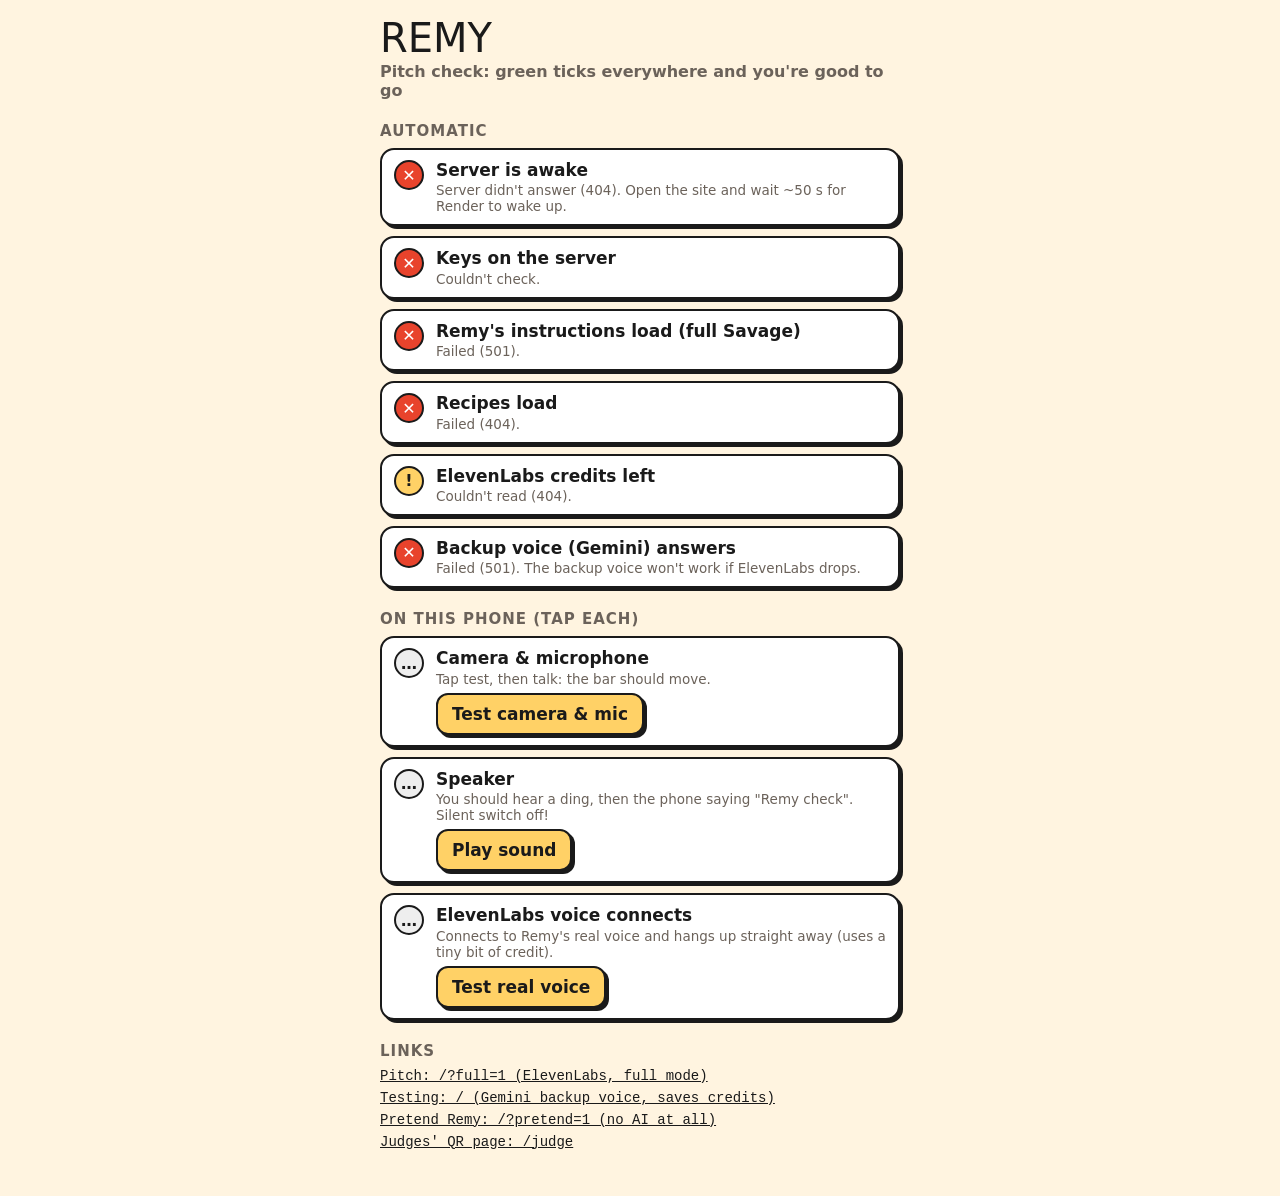
==== app/extras/check.html @ 090747e1 "Cartoon stickers everywhere, badge stickers, new icon, self-hosted fonts, cooking polish, pitch chec" ====
<!doctype html>
<html lang="en">
<head>
  <meta charset="utf-8">
  <meta name="viewport" content="width=device-width, initial-scale=1, viewport-fit=cover">
  <meta name="robots" content="noindex">
  <title>REMY pitch check</title>
  <link rel="icon" href="/icon-v2-192.png">
  <link rel="stylesheet" href="/fonts/fonts.css?v=1">
  <style>
    /* Pitch checklist: open /check on the pitch phone before going on stage. Not linked from the app. */
    :root { --ink: #1a1a1a; --cream: #fff4e0; --tomato: #e8432c; --butter: #ffd166; --mint: #3fb68b; --muted: #6b625a; }
    * { box-sizing: border-box; }
    body { margin: 0; min-height: 100vh; background: var(--cream); color: var(--ink); font-family: "Bricolage Grotesque", system-ui, sans-serif;
      padding: max(18px, env(safe-area-inset-top)) 16px 40px; }
    main { max-width: 520px; margin: 0 auto; }
    h1 { font-family: "Leckerli One", system-ui; font-weight: 400; font-size: 40px; margin: 0; line-height: 1; }
    .sub { font-family: "Baloo 2", system-ui; font-weight: 700; color: var(--muted); margin: 4px 0 16px; }
    .row { display: flex; gap: 12px; align-items: flex-start; background: #fff; border: 2.5px solid var(--ink); border-radius: 14px;
      box-shadow: 3px 3px 0 var(--ink); padding: 10px 12px; margin-bottom: 10px; }
    .dot { flex: none; width: 30px; height: 30px; border-radius: 50%; border: 2.5px solid var(--ink); display: grid; place-items: center;
      font-weight: 800; background: #eee; }
    .ok .dot { background: var(--mint); color: #fff; } .ok .dot::after { content: "✓"; }
    .bad .dot { background: var(--tomato); color: #fff; } .bad .dot::after { content: "✕"; }
    .warn .dot { background: var(--butter); } .warn .dot::after { content: "!"; }
    .wait .dot::after { content: "…"; }
    .row b { font-family: "Baloo 2", system-ui; font-weight: 700; font-size: 17px; display: block; line-height: 1.2; }
    .row small { color: var(--muted); font-size: 13.5px; display: block; margin-top: 2px; }
    button { font-family: "Baloo 2", system-ui; font-weight: 700; font-size: 17px; border: 2.5px solid var(--ink); border-radius: 12px;
      background: var(--butter); box-shadow: 3px 3px 0 var(--ink); padding: 9px 14px; margin: 6px 6px 0 0; color: var(--ink); }
    button:active { transform: translate(2px, 2px); box-shadow: 1px 1px 0 var(--ink); }
    h2 { font-family: "Baloo 2", system-ui; font-size: 15px; letter-spacing: 1px; text-transform: uppercase; color: var(--muted); margin: 22px 0 8px; }
    video { width: 100%; border-radius: 12px; border: 2.5px solid var(--ink); margin-top: 8px; display: none; background: #000; }
    .meter { height: 10px; border: 2px solid var(--ink); border-radius: 6px; margin-top: 8px; overflow: hidden; display: none; background: #fff; }
    .meter i { display: block; height: 100%; width: 0; background: var(--mint); transition: width .1s; }
    .links a { display: block; font-family: "IBM Plex Mono", monospace; font-size: 14px; color: var(--ink); margin: 6px 0; word-break: break-all; }
  </style>
</head>
<body>
<main>
  <h1>REMY</h1>
  <div class="sub">Pitch check: green ticks everywhere and you're good to go</div>

  <h2>Automatic</h2>
  <div id="auto"></div>

  <h2>On this phone (tap each)</h2>
  <div class="row wait" id="row-cam"><span class="dot"></span><div><b>Camera &amp; microphone</b><small>Tap test, then talk: the bar should move.</small>
    <button id="btn-cam">Test camera &amp; mic</button><video id="video" playsinline muted autoplay></video><div class="meter" id="meter"><i></i></div></div></div>
  <div class="row wait" id="row-sound"><span class="dot"></span><div><b>Speaker</b><small>You should hear a ding, then the phone saying "Remy check". Silent switch off!</small>
    <button id="btn-sound">Play sound</button></div></div>
  <div class="row wait" id="row-voice"><span class="dot"></span><div><b>ElevenLabs voice connects</b><small>Connects to Remy's real voice and hangs up straight away (uses a tiny bit of credit).</small>
    <button id="btn-voice">Test real voice</button></div></div>

  <h2>Links</h2>
  <div class="links">
    <a id="pitch-link" href="/?full=1">Pitch: /?full=1 (ElevenLabs, full mode)</a>
    <a href="/">Testing: / (Gemini backup voice, saves credits)</a>
    <a href="/?pretend=1">Pretend Remy: /?pretend=1 (no AI at all)</a>
    <a href="/judge">Judges' QR page: /judge</a>
  </div>
</main>
<script type="module">
  const $ = (id) => document.getElementById(id);
  function row(id, title) {
    const r = document.createElement("div"); r.className = "row wait"; r.id = id;
    r.innerHTML = `<span class="dot"></span><div><b></b><small>Checking…</small></div>`;
    r.querySelector("b").textContent = title; $("auto").append(r); return r;
  }
  function set(r, state, note) { r.className = `row ${state}`; r.querySelector("small").textContent = note; }
  const getJSON = async (url, body) => {
    const res = await fetch(url, body ? { method: "POST", headers: { "Content-Type": "application/json" }, body: JSON.stringify(body) } : {});
    if (!res.ok) throw new Error(`${res.status}`);
    return res.json();
  };

  // 1. server awake + keys
  const rServer = row("r-server", "Server is awake"), rKeys = row("r-keys", "Keys on the server");
  const t0 = performance.now();
  try {
    const h = await getJSON("/api/health");
    const ms = Math.round(performance.now() - t0);
    set(rServer, ms > 4000 ? "warn" : "ok", ms > 4000 ? `Took ${(ms / 1000).toFixed(1)}s: it was asleep. Reload once more, it'll be fast now.` : `Answered in ${ms} ms.`);
    const missing = [!h.vision_key_set && "Gemini key (Remy's eyes + backup voice)"].filter(Boolean);   // the ElevenLabs agent id is built into the app
    set(rKeys, missing.length ? "bad" : "ok", missing.length ? `Missing: ${missing.join(", ")}. Add it on Render.` : `Gemini key set${h.elevenlabs_key_set ? ", ElevenLabs key set" : ""}.`);
  } catch (e) { set(rServer, "bad", `Server didn't answer (${e.message}). Open the site and wait ~50 s for Render to wake up.`); set(rKeys, "bad", "Couldn't check."); }

  // 2. Remy's brain (full mode, Savage) + recipes
  const rBrain = row("r-brain", "Remy's instructions load (full Savage)"), rRecipes = row("r-recipes", "Recipes load");
  try {
    const b = await getJSON("/api/brain", { mode: "savage" });
    const chars = (b.instructions || "").length;
    set(rBrain, chars > 1000 ? "ok" : "bad", `${chars.toLocaleString()} characters, ${b.tools?.length || 0} actions.`);
  } catch (e) { set(rBrain, "bad", `Failed (${e.message}).`); }
  try {
    const list = await getJSON("/api/recipes");
    const special = list.find((r) => r.special);
    set(rRecipes, list.length ? "ok" : "bad", `${list.length} recipes${special ? `, special: ${special.title}${special.checked_by_human ? " ✓" : ""}` : ""}.`);
  } catch (e) { set(rRecipes, "bad", `Failed (${e.message}).`); }

  // 3. ElevenLabs credits
  const rCredits = row("r-credits", "ElevenLabs credits left");
  try {
    const c = await getJSON("/api/check/credits");
    if (!c.ok) set(rCredits, "warn", `${c.reason} Check the ElevenLabs dashboard (Pranav's workspace).`);
    else {
      const pct = c.limit ? Math.round((c.left / c.limit) * 100) : 0;
      const resets = c.resets_at ? `, resets ${new Date(c.resets_at * 1000).toLocaleDateString()}` : "";
      set(rCredits, c.left < 20000 ? "bad" : c.left < 60000 ? "warn" : "ok",
        `${c.left.toLocaleString()} of ${c.limit.toLocaleString()} left (${pct}%)${resets}. A full-mode pitch uses roughly 30–60k. This is the account of the key on Render.`);
    }
  } catch (e) { set(rCredits, "warn", `Couldn't read (${e.message}).`); }

  // 4. Gemini backup voice answers
  const rGemini = row("r-gemini", "Backup voice (Gemini) answers");
  try {
    const t1 = performance.now();
    const r = await getJSON("/api/chat", { mode: "honest", history: [], note: "Pitch check: reply with a one-line hello." });
    const said = r.say || r.text || r.reply || "";
    set(rGemini, "ok", `Replied in ${((performance.now() - t1) / 1000).toFixed(1)}s${said ? `: “${String(said).slice(0, 80)}”` : "."}`);
  } catch (e) { set(rGemini, "bad", `Failed (${e.message}). The backup voice won't work if ElevenLabs drops.`); }

  // manual: camera + mic
  $("btn-cam").onclick = async () => {
    const r = $("row-cam");
    try {
      const stream = await navigator.mediaDevices.getUserMedia({ video: { facingMode: "environment" }, audio: true });
      $("video").srcObject = stream; $("video").style.display = "block"; $("meter").style.display = "block";
      const ctx = new (window.AudioContext || window.webkitAudioContext)();
      const an = ctx.createAnalyser(); an.fftSize = 512; ctx.createMediaStreamSource(stream).connect(an);
      const data = new Uint8Array(an.fftSize); let heard = false;
      const tick = () => {
        an.getByteTimeDomainData(data);
        const level = Math.max(...data.map((v) => Math.abs(v - 128))) / 128;
        $("meter").firstElementChild.style.width = `${Math.min(100, level * 160)}%`;
        if (level > 0.12 && !heard) { heard = true; set(r, "ok", "Camera on and the mic hears you."); }
        requestAnimationFrame(tick);
      };
      tick(); set(r, "warn", "Camera on. Say something to check the mic…");
    } catch (e) { set(r, "bad", `Blocked (${e.name}). Allow camera + mic for this site in Settings → Safari.`); }
  };

  // manual: speaker
  $("btn-sound").onclick = () => {
    const ctx = new (window.AudioContext || window.webkitAudioContext)();
    for (const [f, t] of [[660, 0], [990, 0.15]]) {
      const o = ctx.createOscillator(), g = ctx.createGain(); o.frequency.value = f;
      g.gain.setValueAtTime(0.3, ctx.currentTime + t); g.gain.exponentialRampToValueAtTime(0.001, ctx.currentTime + t + 0.25);
      o.connect(g).connect(ctx.destination); o.start(ctx.currentTime + t); o.stop(ctx.currentTime + t + 0.3);
    }
    try { const u = new SpeechSynthesisUtterance("Remy check"); u.lang = "en-GB"; setTimeout(() => speechSynthesis.speak(u), 500); } catch {}
    set($("row-sound"), "ok", "Played. Did you hear both? If not: silent switch off, volume up.");
  };

  // manual: ElevenLabs connects (then hangs up)
  $("btn-voice").onclick = async () => {
    const r = $("row-voice"); set(r, "wait", "Connecting…");
    try {
      const { preloadSDK, AGENT_ID } = await import("/remy/elevenlabs.js");
      const { Conversation } = await preloadSDK();
      const t1 = performance.now(); let conv = null;
      const done = (state, note) => { set(r, state, note); try { conv?.endSession(); } catch {} };
      const timer = setTimeout(() => done("bad", "No connection after 15 s. Check credits and the agent in the ElevenLabs dashboard."), 15000);
      conv = await Conversation.startSession({
        agentId: AGENT_ID, connectionType: "webrtc",
        dynamicVariables: { session_brain: "Connection test only. Say nothing." },
        onConnect: () => { clearTimeout(timer); done("ok", `Connected in ${((performance.now() - t1) / 1000).toFixed(1)}s, then hung up.`); },
        onError: (m) => { clearTimeout(timer); done("bad", `Error: ${String(m?.message || m).slice(0, 120)}`); },
      });
    } catch (e) { set(r, "bad", `Couldn't connect: ${String(e?.message || e).slice(0, 140)}`); }
  };
</script>
</body>
</html>
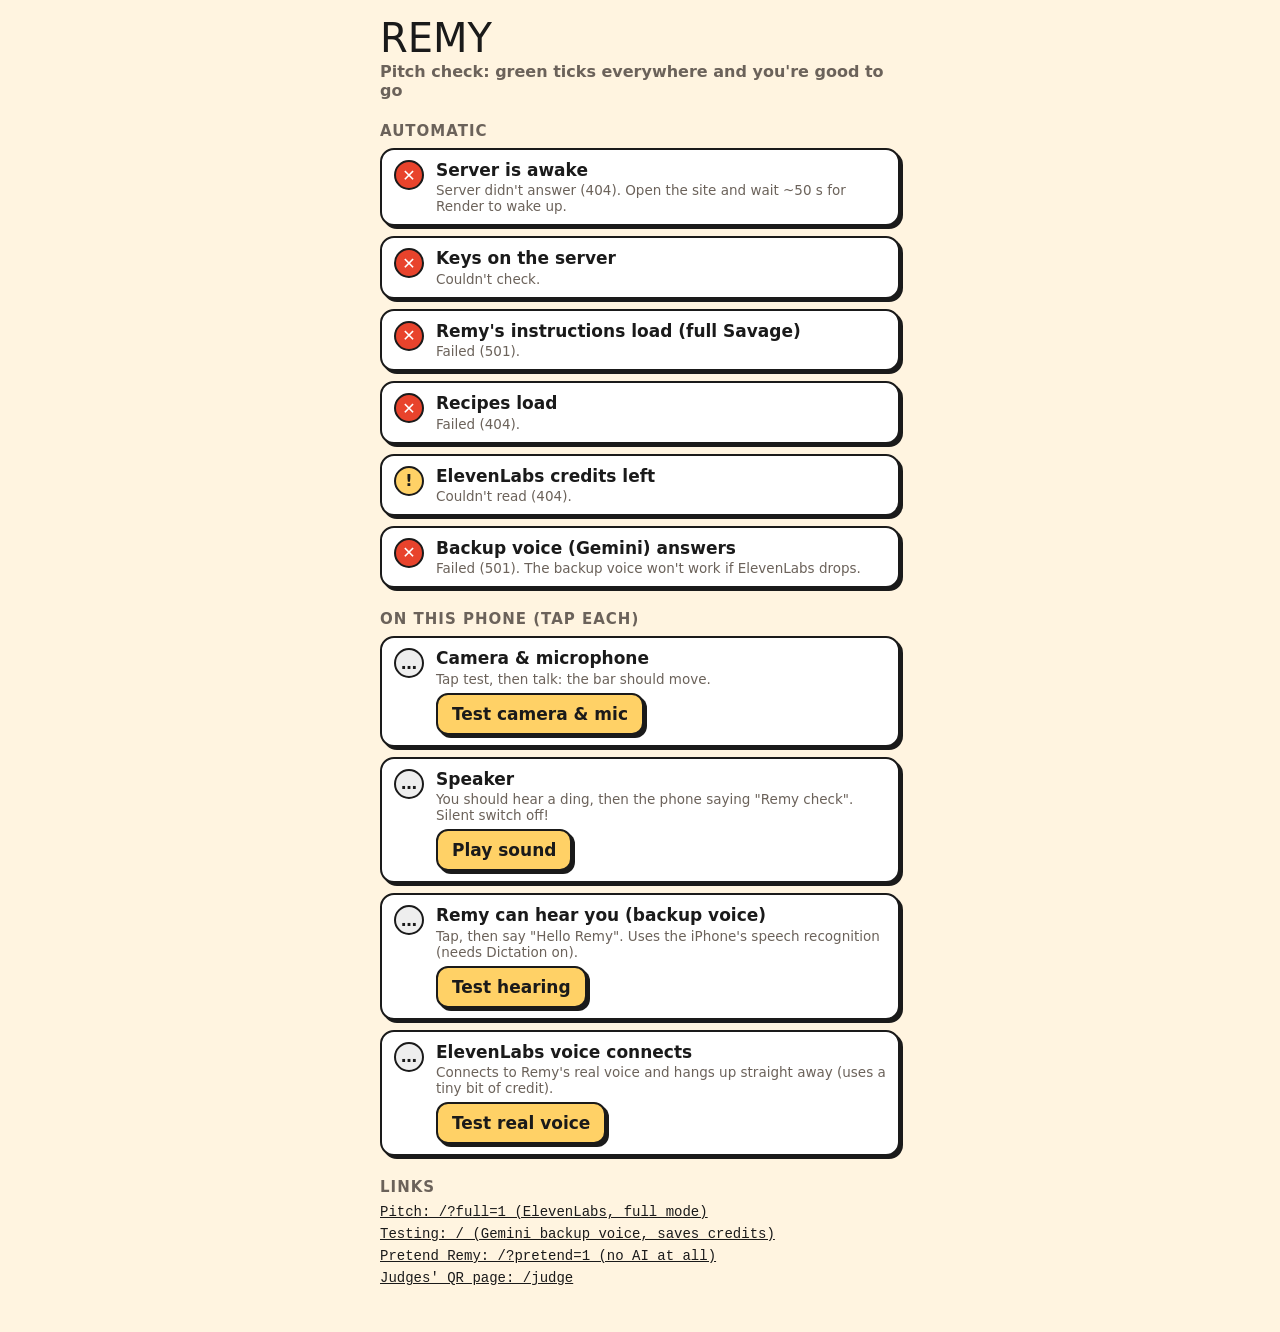
==== commit 14cde575: "Backup voice says when it can't hear you; Remy asks how you want vague foods like eggs; safer camera" ====
--- a/app/extras/check.html
+++ b/app/extras/check.html
@@ -49,6 +49,8 @@
     <button id="btn-cam">Test camera &amp; mic</button><video id="video" playsinline muted autoplay></video><div class="meter" id="meter"><i></i></div></div></div>
   <div class="row wait" id="row-sound"><span class="dot"></span><div><b>Speaker</b><small>You should hear a ding, then the phone saying "Remy check". Silent switch off!</small>
     <button id="btn-sound">Play sound</button></div></div>
+  <div class="row wait" id="row-hear"><span class="dot"></span><div><b>Remy can hear you (backup voice)</b><small>Tap, then say "Hello Remy". Uses the iPhone's speech recognition (needs Dictation on).</small>
+    <button id="btn-hear">Test hearing</button></div></div>
   <div class="row wait" id="row-voice"><span class="dot"></span><div><b>ElevenLabs voice connects</b><small>Connects to Remy's real voice and hangs up straight away (uses a tiny bit of credit).</small>
     <button id="btn-voice">Test real voice</button></div></div>
 
@@ -124,7 +126,11 @@
   $("btn-cam").onclick = async () => {
     const r = $("row-cam");
     try {
-      const stream = await navigator.mediaDevices.getUserMedia({ video: { facingMode: "environment" }, audio: true });
+      const stream = await navigator.mediaDevices.getUserMedia({ video: { facingMode: "environment", width: { ideal: 1280 } }, audio: true });
+      const { pickMainCamera } = await import("/camera.js");
+      const cam = await pickMainCamera(stream);   // same 1x-camera choice as the app
+      const camNote = cam ? `${cam.label} · ${cam.width}×${cam.height}` : "camera";
+      const wideOnly = cam && /ultra|dual wide/i.test(cam.label) && !cam.zoomed;
       $("video").srcObject = stream; $("video").style.display = "block"; $("meter").style.display = "block";
       const ctx = new (window.AudioContext || window.webkitAudioContext)();
       const an = ctx.createAnalyser(); an.fftSize = 512; ctx.createMediaStreamSource(stream).connect(an);
@@ -133,10 +139,10 @@
         an.getByteTimeDomainData(data);
         const level = Math.max(...data.map((v) => Math.abs(v - 128))) / 128;
         $("meter").firstElementChild.style.width = `${Math.min(100, level * 160)}%`;
-        if (level > 0.12 && !heard) { heard = true; set(r, "ok", "Camera on and the mic hears you."); }
+        if (level > 0.12 && !heard) { heard = true; set(r, wideOnly ? "warn" : "ok", `${camNote}. Mic hears you.${wideOnly ? " Still on the ultra-wide lens: tell Matthew." : ""}`); }
         requestAnimationFrame(tick);
       };
-      tick(); set(r, "warn", "Camera on. Say something to check the mic…");
+      tick(); set(r, "warn", `${camNote}. Say something to check the mic…`);
     } catch (e) { set(r, "bad", `Blocked (${e.name}). Allow camera + mic for this site in Settings → Safari.`); }
   };
 
@@ -150,6 +156,23 @@
     }
     try { const u = new SpeechSynthesisUtterance("Remy check"); u.lang = "en-GB"; setTimeout(() => speechSynthesis.speak(u), 500); } catch {}
     set($("row-sound"), "ok", "Played. Did you hear both? If not: silent switch off, volume up.");
+  };
+
+  // manual: phone speech recognition (what the backup voice listens with)
+  $("btn-hear").onclick = () => {
+    const r = $("row-hear");
+    const SR = window.SpeechRecognition || window.webkitSpeechRecognition;
+    if (!SR) { set(r, "bad", "This browser can't listen for speech. Use Safari (iPhone) or Chrome."); return; }
+    const rec = new SR(); rec.lang = "en-GB"; rec.interimResults = false;
+    let got = false;
+    rec.onresult = (e) => { got = true; set(r, "ok", `Heard: “${e.results[0][0].transcript}”`); };
+    rec.onerror = (e) => {
+      const fix = e.error === "not-allowed" || e.error === "service-not-allowed"
+        ? " Turn on Settings › General › Keyboard › Enable Dictation, and allow Speech Recognition for Safari (Settings › Apps › Safari / Privacy › Speech Recognition)." : "";
+      set(r, "bad", `Couldn't listen (${e.error}).${fix}`);
+    };
+    rec.onend = () => { if (!got && r.classList.contains("wait")) set(r, "warn", "Heard nothing. Tap again and speak up."); };
+    set(r, "wait", "Listening… say “Hello Remy”"); rec.start();
   };
 
   // manual: ElevenLabs connects (then hangs up)
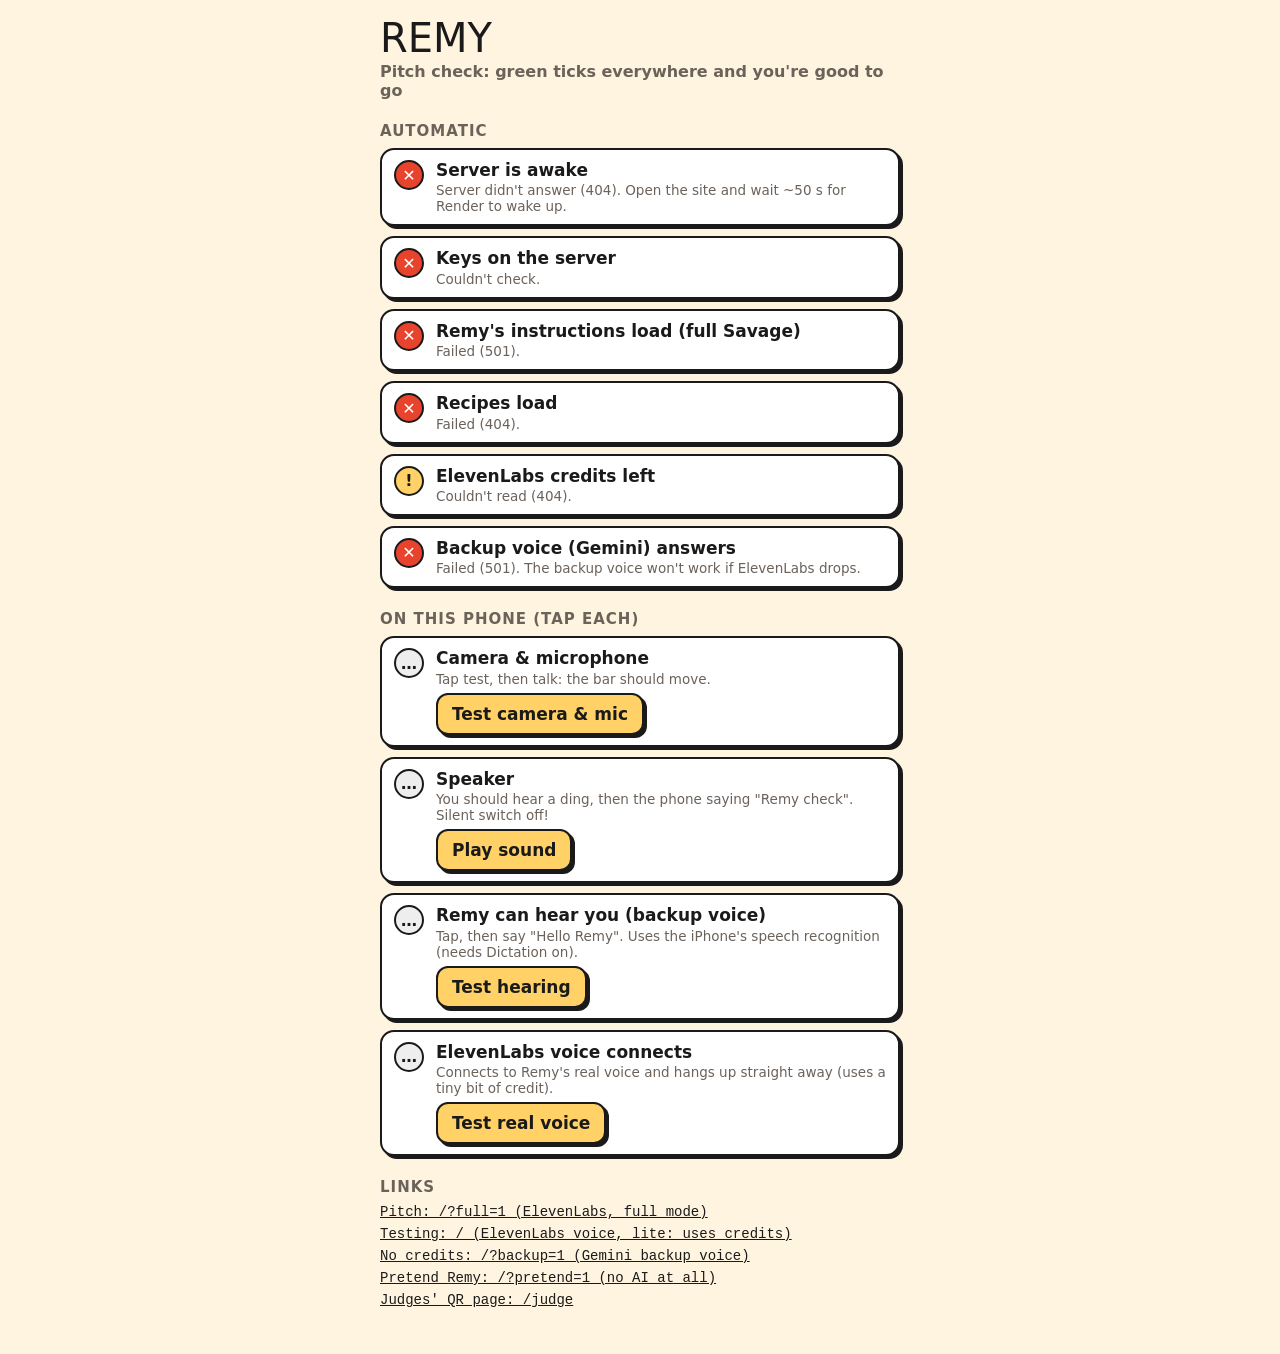
==== commit 0b4647b7: "ElevenLabs voice is the default again (lite); ?backup=1 / ?gemini=1 for the no-credit Gemini voice C" ====
--- a/app/extras/check.html
+++ b/app/extras/check.html
@@ -57,7 +57,8 @@
   <h2>Links</h2>
   <div class="links">
     <a id="pitch-link" href="/?full=1">Pitch: /?full=1 (ElevenLabs, full mode)</a>
-    <a href="/">Testing: / (Gemini backup voice, saves credits)</a>
+    <a href="/">Testing: / (ElevenLabs voice, lite: uses credits)</a>
+    <a href="/?backup=1">No credits: /?backup=1 (Gemini backup voice)</a>
     <a href="/?pretend=1">Pretend Remy: /?pretend=1 (no AI at all)</a>
     <a href="/judge">Judges' QR page: /judge</a>
   </div>
@@ -126,9 +127,9 @@
   $("btn-cam").onclick = async () => {
     const r = $("row-cam");
     try {
-      const stream = await navigator.mediaDevices.getUserMedia({ video: { facingMode: "environment", width: { ideal: 1280 } }, audio: true });
-      const { pickMainCamera } = await import("/camera.js");
-      const cam = await pickMainCamera(stream);   // same 1x-camera choice as the app
+      const { openCamera } = await import("/camera.js");
+      const opened = await openCamera();   // same camera choice as the app
+      const stream = opened.stream, cam = opened.info;
       const camNote = cam ? `${cam.label} · ${cam.width}×${cam.height}` : "camera";
       const wideOnly = cam && /ultra|dual wide/i.test(cam.label) && !cam.zoomed;
       $("video").srcObject = stream; $("video").style.display = "block"; $("meter").style.display = "block";
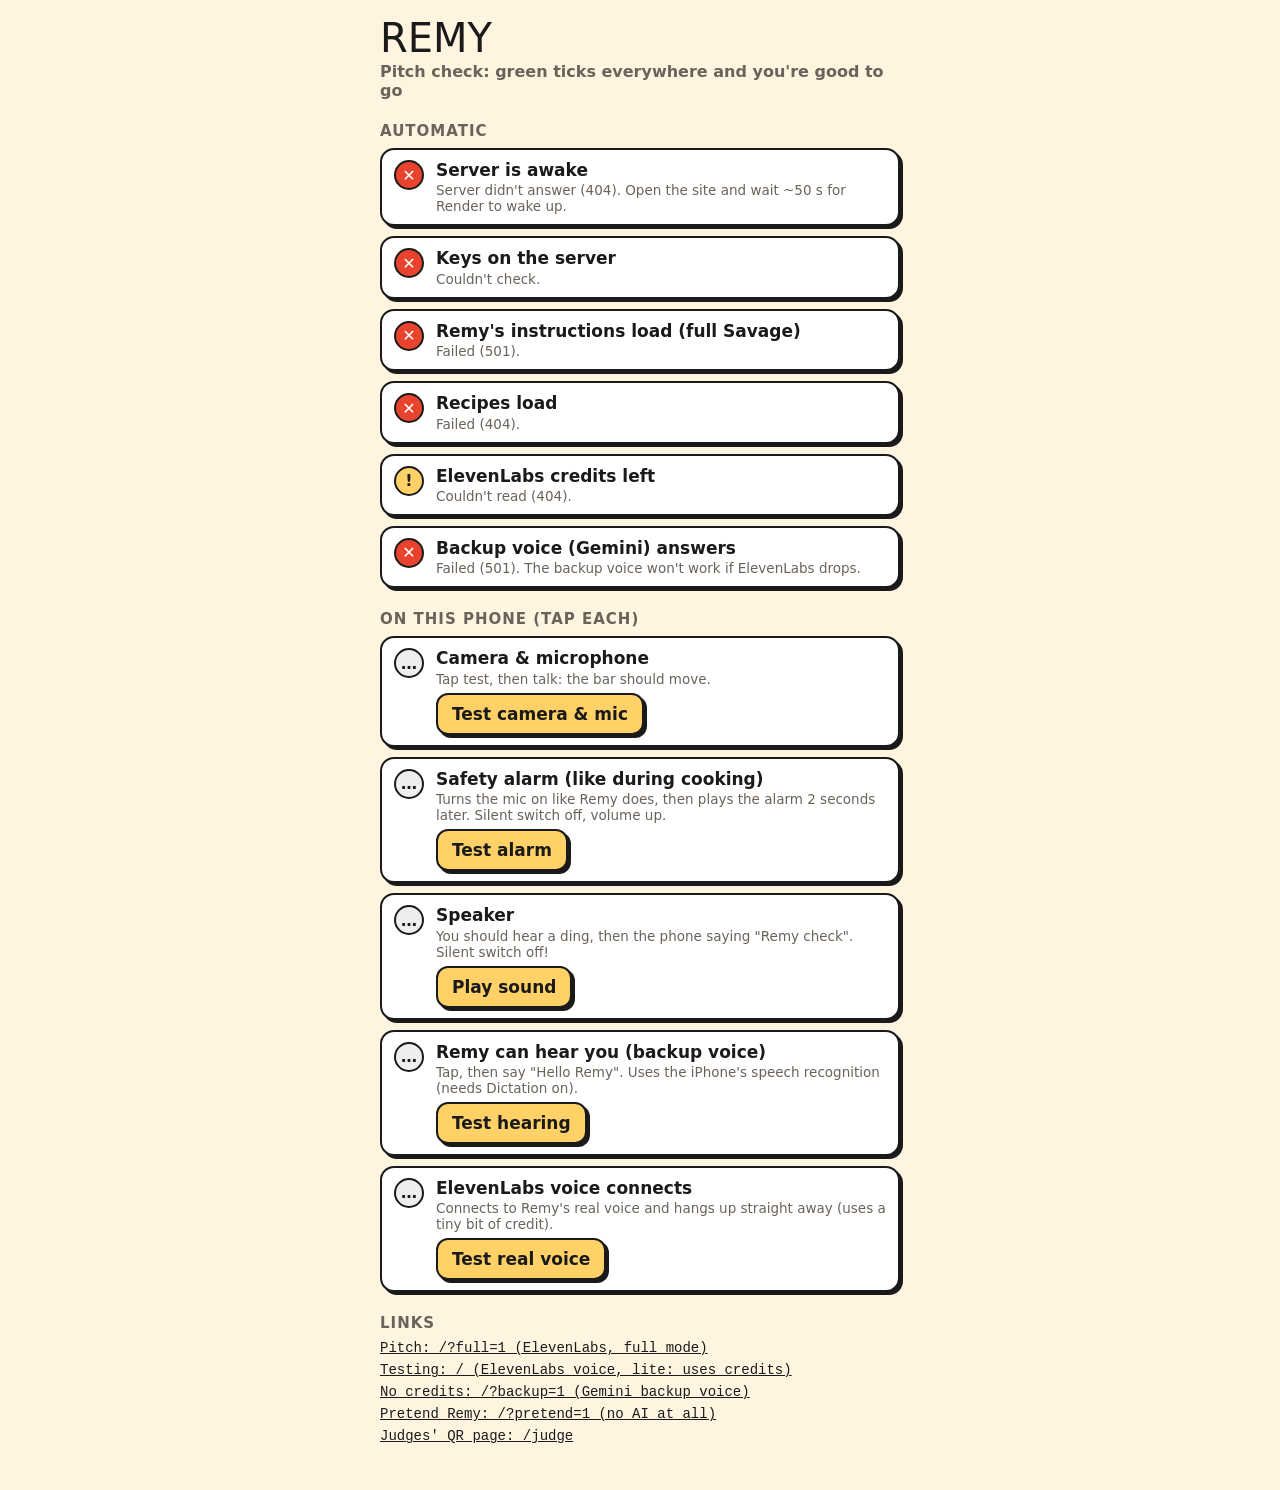
==== commit 403ebfd9: "Safety alarm: really unlock it (silent clip with sound on, not a muted play) + alarm diagnostics iPh" ====
--- a/app/extras/check.html
+++ b/app/extras/check.html
@@ -47,6 +47,8 @@
   <h2>On this phone (tap each)</h2>
   <div class="row wait" id="row-cam"><span class="dot"></span><div><b>Camera &amp; microphone</b><small>Tap test, then talk: the bar should move.</small>
     <button id="btn-cam">Test camera &amp; mic</button><video id="video" playsinline muted autoplay></video><div class="meter" id="meter"><i></i></div></div></div>
+  <div class="row wait" id="row-alarm"><span class="dot"></span><div><b>Safety alarm (like during cooking)</b><small>Turns the mic on like Remy does, then plays the alarm 2 seconds later. Silent switch off, volume up.</small>
+    <button id="btn-alarm">Test alarm</button></div></div>
   <div class="row wait" id="row-sound"><span class="dot"></span><div><b>Speaker</b><small>You should hear a ding, then the phone saying "Remy check". Silent switch off!</small>
     <button id="btn-sound">Play sound</button></div></div>
   <div class="row wait" id="row-hear"><span class="dot"></span><div><b>Remy can hear you (backup voice)</b><small>Tap, then say "Hello Remy". Uses the iPhone's speech recognition (needs Dictation on).</small>
@@ -147,6 +149,23 @@
     } catch (e) { set(r, "bad", `Blocked (${e.name}). Allow camera + mic for this site in Settings → Safari.`); }
   };
 
+  // manual: the safety alarm, with the mic on (like a real cooking session)
+  $("btn-alarm").onclick = async () => {
+    const r = $("row-alarm");
+    const { primeAlarm, playAlarm, alarmStatus, unlockSound } = await import("/sound.js");
+    unlockSound();   // what the Start tap does (also unlocks the alarm)
+    let mic = null;
+    try { mic = await navigator.mediaDevices.getUserMedia({ audio: { echoCancellation: true, noiseSuppression: true } }); } catch { /* test without mic */ }
+    set(r, "wait", `Mic ${mic ? "on" : "off"}. Alarm in 2 seconds…`);
+    setTimeout(() => {
+      playAlarm();
+      setTimeout(() => {
+        mic?.getTracks().forEach((t) => t.stop());
+        set(r, /played/.test(alarmStatus.last) ? "ok" : "bad", `Unlock: ${alarmStatus.primed}. Alarm: ${alarmStatus.last}. Heard it? If it says "played" but was silent: silent switch, volume or Bluetooth.`);
+      }, 1500);
+    }, 2000);
+  };
+
   // manual: speaker
   $("btn-sound").onclick = () => {
     const ctx = new (window.AudioContext || window.webkitAudioContext)();
